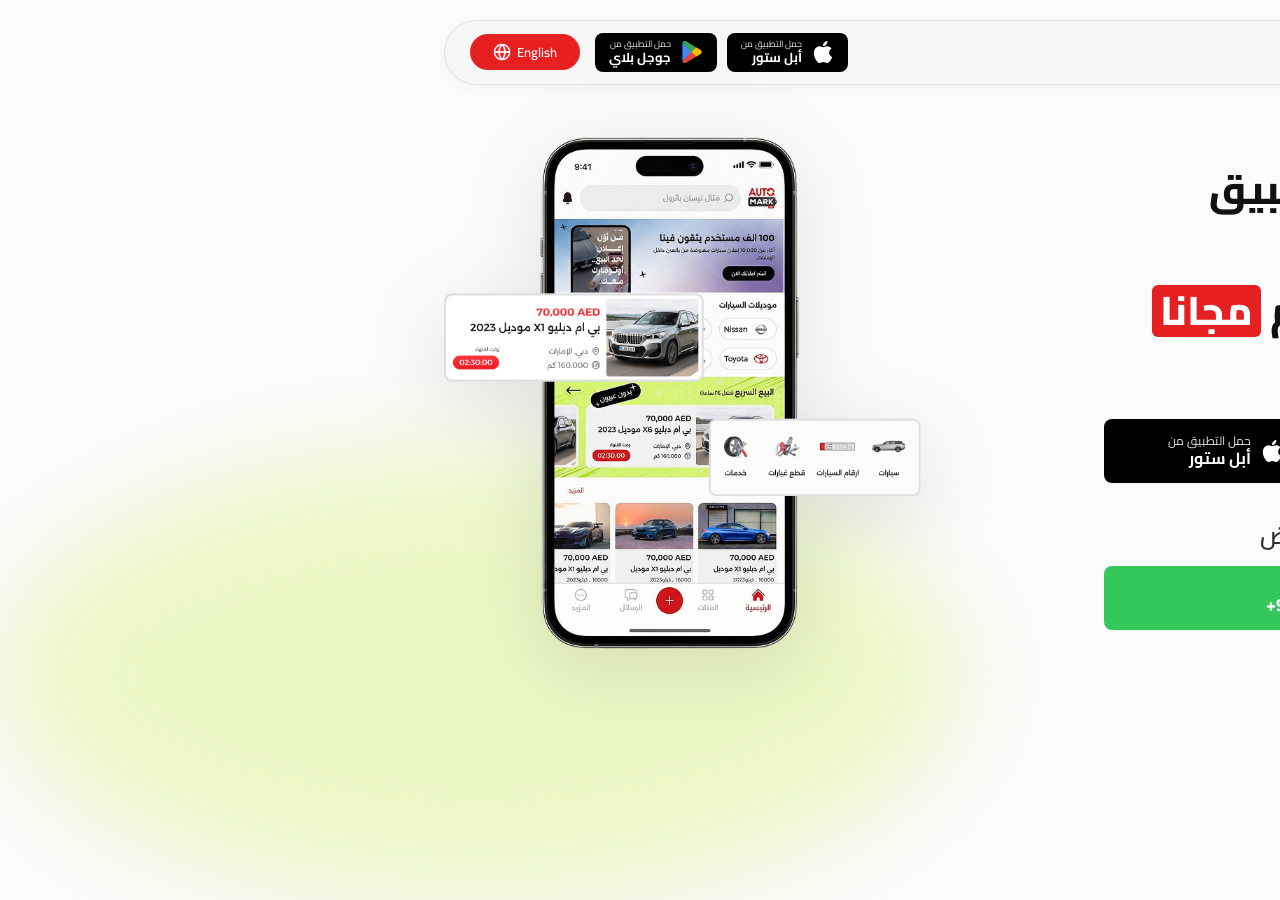
==== download.html @ 253e3958 "Add download.html Page" ====
<!doctype html>
<html lang="ar" dir="rtl">
  <head>
    <meta charset="UTF-8" />
    <meta name="viewport" content="width=device-width, initial-scale=1.0" />
    <title>Auto-Mark Landing Page</title>
    <link rel="preconnect" href="https://fonts.googleapis.com" />
    <link rel="preconnect" href="https://fonts.gstatic.com" crossorigin />
    <link rel="preconnect" href="https://fonts.googleapis.com" />
    <link rel="preconnect" href="https://fonts.gstatic.com" crossorigin />
    <link
      href="https://fonts.googleapis.com/css2?family=Cairo:wght@200..1000&display=swap"
      rel="stylesheet"
    />
    <link rel="stylesheet" href="assets/Css/index.css" />
  </head>
  <body>
    <div class="glow-blob"></div>

    <div class="app-wrapper">
      <!-- <button
        class="lang-switcher lang-switcher-mobile hide-on-desktop"
        onclick="toggleLanguage()"
      >
        <span id="lang-text" class="lang-text" data-ar="English" data-en="عربي"
          >English</span
        >
        <img src="assets/Icons/Encapsulated Group.svg" alt="Language Icon" />
      </button> -->
      <header class="navbar fade-in-down">
        <div class="nav-brand-container">
          <div class="nav-brand">
            <img
              src="assets/Images/Logo.png"
              alt="Auto-Mark Logo"
              class="brand-logo"
            />
          </div>

          <div class="nav-brand-text hide-on-mobile">
            <span class="text1 lang-text" data-ar="تطبيق" data-en="App"
              >تطبيق</span
            >
            <span class="text2 lang-text" data-ar="اوتومارك" data-en="AutoMark">
              اوتومارك
            </span>
          </div>
        </div>
        <div class="nav-actions">
          <div class="nav-store-btns">
            <a
              href="https://apps.apple.com/eg/app/automark-%D8%A7%D9%88%D8%AA%D9%88%D9%85%D8%A7%D8%B1%D9%83/id6473959588?l=ar"
              class="store-btn black-btn apple-btn"
              target="_blank"
            >
              <img
                src="assets/Icons/Apple.svg"
                alt="Apple Store"
                class="store-icon"
              />
              <div class="store-btn-text">
                <span
                  class="small-text lang-text"
                  data-ar="حمل التطبيق من"
                  data-en="Download on the"
                  >حمل التطبيق من</span
                >
                <span
                  class="large-text lang-text"
                  data-ar="أبل ستور"
                  data-en="App Store"
                  >أبل ستور</span
                >
              </div>
            </a>
            <a
              href="https://play.google.com/store/apps/details?id=com.secItDevelopers.auto_mark_app"
              class="store-btn black-btn google-btn"
              target="_blank"
            >
              <img
                src="assets/Icons/Playstore.svg"
                alt="Google Play"
                class="store-icon"
              />
              <div class="store-btn-text">
                <span
                  class="small-text lang-text"
                  data-ar="حمل التطبيق من"
                  data-en="GET IT ON"
                  >حمل التطبيق من</span
                >
                <span
                  class="large-text lang-text"
                  data-ar="جوجل بلاي"
                  data-en="Google Play"
                  >جوجل بلاي</span
                >
              </div>
            </a>
          </div>
          <div class="lang-switcher-container">
            <button class="lang-switcher" onclick="toggleLanguage()">
              <span class="lang-switcher-text">English</span>
              <img
                src="assets/Icons/globe.png"
                alt="Language Icon"
                class="lang-switcher-icon"
              />
            </button>
          </div>
        </div>
      </header>

      <main class="hero">
        <div class="hero-text-content">
          <h1 class="hero-title fade-in-up delay-1">
            <span
              class="lang-text"
              data-ar="انشر إعلانك في تطبيق أوتومارك"
              data-en="Post your ad on AutoMark"
              >انشر إعلانك في تطبيق أوتومارك</span
            >
            <br />
            <span
              class="lang-text"
              data-ar="وينزل في أنستجرام "
              data-en="and get it shared on Instagram for "
              >وينزل في أنستجرام
            </span>
            <span class="highlight lang-text" data-ar="مجانا" data-en="free"
              >مجانا</span
            >
          </h1>

          <div class="dealer-section">
            <p
              class="dealer-text lang-text fade-in-up delay-4"
              data-ar="حمل التطبيق الان"
              data-en="Download the app now"
            >
              حمل التطبيق الان
            </p>

            <div class="hero-store-btns fade-in-up delay-3">
              <a
                href="https://apps.apple.com/eg/app/automark-%D8%A7%D9%88%D8%AA%D9%88%D9%85%D8%A7%D8%B1%D9%83/id6473959588?l=ar"
                class="store-btn hero-store-btn black-btn apple-btn"
                target="_blank"
              >
                <img
                  src="assets/Icons/Apple.svg"
                  alt="Apple Store"
                  class="store-icon"
                />
                <div class="store-btn-text">
                  <span
                    class="small-text lang-text"
                    data-ar="حمل التطبيق من"
                    data-en="Download on the"
                    >حمل التطبيق من</span
                  >
                  <span
                    class="large-text lang-text"
                    data-ar="أبل ستور"
                    data-en="App Store"
                    >أبل ستور</span
                  >
                </div>
              </a>
              <a
                href="https://play.google.com/store/apps/details?id=com.secItDevelopers.auto_mark_app"
                class="store-btn hero-store-btn black-btn google-btn"
                target="_blank"
              >
                <img
                  src="assets/Icons/Playstore.svg"
                  alt="Google Play"
                  class="store-icon"
                />
                <div class="store-btn-text">
                  <span
                    class="small-text lang-text"
                    data-ar="حمل التطبيق من"
                    data-en="GET IT ON"
                    >حمل التطبيق من</span
                  >
                  <span
                    class="large-text lang-text"
                    data-ar="جوجل بلاي"
                    data-en="Google Play"
                    >جوجل بلاي</span
                  >
                </div>
              </a>
            </div>
          </div>

          <div class="dealer-section">
            <p
              class="dealer-text lang-text fade-in-up delay-4"
              data-ar="وللاشتراك في باقة التجار والمعارض"
              data-en="To subscribe to the dealers and showrooms"
            >
              وللاشتراك في باقة التجار والمعارض
            </p>

            <a
              href="https://wa.me/971543322210"
              class="whatsapp-btn fade-in-up delay-5"
              target="_blank"
            >
              <img
                src="assets/Icons/whatsapp.svg"
                alt="WhatsApp"
                class="wa-icon"
              />
              <div class="store-btn-text wa-text-container">
                <span
                  class="small-text lang-text"
                  data-ar="واتساب فقط"
                  data-en="WhatsApp Only"
                  >واتساب فقط</span
                >
                <span
                  class="large-text lang-text"
                  data-ar="+971 54 332 2210"
                  data-en="+971 54 332 2210"
                  dir="ltr"
                  >+971 54 332 2210</span
                >
              </div>
            </a>
          </div>
        </div>

        <div class="hero-image-container">
          <img
            src="assets/Images/App.png"
            alt="Auto-Mark App"
            class="app-image lang-img"
            data-ar="assets/Images/App.png"
            data-en="assets/Images/App-en.png"
          />
        </div>
      </main>
    </div>

    <script>
      let currentLang = "ar";

      function toggleLanguage() {
        setLanguage(currentLang === "ar" ? "en" : "ar");
      }

      function setLanguage(lang) {
        currentLang = lang;
        document.documentElement.setAttribute("lang", currentLang);
        document.documentElement.setAttribute(
          "dir",
          currentLang === "ar" ? "rtl" : "ltr",
        );

        // Update toggle button text (show the OTHER language name)
        const btnText = document.querySelector(".lang-switcher-text");
        if (btnText) {
          btnText.textContent = currentLang === "ar" ? "English" : "عربي";
        }

        document.querySelectorAll(".lang-text").forEach((el) => {
          el.textContent = el.getAttribute(`data-${currentLang}`);
        });

        document.querySelectorAll(".lang-img").forEach((el) => {
          el.src = el.getAttribute(`data-${currentLang}`);
        });
      }
    </script>
  </body>
</html>
---- assets/Css/index.css ----
* {
  box-sizing: border-box;
  margin: 0;
  padding: 0;
}
body {
  font-family: "Cairo", sans-serif;
  font-optical-sizing: auto;
  font-weight: 400;
  font-style: normal;
  color: #111;
  background-color: #fafbfb;
  position: relative;
  overflow-x: hidden;
  min-height: 100vh;
  /* overflow: hidden; */
}

.glow-blob {
  position: absolute;
  width: 75vw;
  height: 50vh;
  background: #d7f37966;
  bottom: 0;
  z-index: -1;
  border-radius: 50%;
  filter: blur(50px);
}

html[dir="rtl"] .glow-blob {
  left: -30%;
  right: auto;
}
html[dir="ltr"] .glow-blob {
  right: -30%;
  left: auto;
}

.app-wrapper {
  max-width: 1200px;
  margin: 0 auto;
  padding: 20px;
}

/* Navbar */
.navbar {
  display: flex;
  justify-content: space-between;
  align-items: center;
  background: #f6f6f6;
  border: 1px solid #e1e1e1;
  padding: 10px 25px;
  border-radius: 50px;
  box-shadow: 0 4px 15px rgba(0, 0, 0, 0.04);
  margin-bottom: 50px;
}

.nav-brand-container {
  display: flex;
  align-items: center;
  gap: 10px;
}
.nav-brand-text {
  display: flex;
  flex-direction: column;
  align-items: flex-start;
}
.nav-brand-text .text1 {
  font-size: 10px;
  font-weight: 700;
  color: #444;
}
.nav-brand-text .text2 {
  margin-top: -6px;
  font-size: 16px;
  font-weight: 700;
  color: #111;
}

.brand-logo {
  height: 35px;
  width: auto;
  display: block;
}
.nav-actions {
  display: flex;
  align-items: center;
  gap: 15px;
}
.nav-store-btns {
  display: flex;
  gap: 10px;
}
.lang-switcher-container {
  display: flex;
  align-items: center;
}
.lang-switcher {
  display: flex;
  align-items: center;
  justify-content: center;
  gap: 6px;
  background-color: #e62020;
  border: none;
  color: #fff;
  padding: 6px 14px;
  border-radius: 20px;
  cursor: pointer;
  font-family: inherit;
  font-size: 13px;
  font-weight: 600;
  transition: background 0.2s;
  width: 110px;
  height: 36px;
}
.lang-switcher-icon {
  width: 18px;
  height: 18px;
}
.lang-switcher:hover {
  background-color: rgba(230, 32, 32, 0.85);
}
.lang-switcher:focus {
  outline: none;
}

/* Store Buttons */
.store-btn.black-btn {
  background: black;
  color: white;
  display: flex;
  align-items: center;
  padding: 6px 14px;
  border-radius: 8px;
  text-decoration: none;
  gap: 10px;
  transition: transform 0.2s;
}
.store-btn.black-btn:hover {
  transform: translateY(-2px);
}
.store-icon {
  width: 22px;
  height: 22px;
}
.store-btn-text {
  display: flex;
  flex-direction: column;
  align-items: flex-start;
}
.store-btn-text .small-text {
  font-size: 9px;
  line-height: 1.2;
  opacity: 0.9;
}
.store-btn-text .large-text {
  font-size: 13px;
  font-weight: 700;
  line-height: 1.2;
}

/* Hero Section */
.hero {
  display: flex;
  flex-direction: row;
  align-items: center;
  justify-content: space-between;
  gap: 40px;
}
.hero-text-content {
  flex: 1;
  max-width: 500px;
}
.hero-image-container {
  flex: 1;
  display: flex;
  flex-direction: column;
  justify-content: center;
  align-items: flex-end; /* This pushes item to the far side based on dir property (left in RTL, right in LTR) */
  position: relative;
}
.app-image {
  max-width: 100%;
  height: 520px !important;
  object-fit: contain;
  filter: drop-shadow(0 20px 40px rgba(0, 0, 0, 0.1));
  animation: floatImage 4s ease-in-out infinite;
}

@keyframes floatImage {
  0% {
    transform: translateY(0);
  }
  50% {
    transform: translateY(-20px);
  }
  100% {
    transform: translateY(0);
  }
}

.hero-title {
  font-size: 40px;
  font-weight: 800;
  line-height: 1.5;
  margin-bottom: 25px;
  color: #111;
}
.highlight {
  background-color: #e62020;
  color: white;
  padding: 2px 8px;
  border-radius: 6px;
  display: inline-block;
  line-height: 1.2;
  margin-top: 5px;
}
.hero-subtitle {
  font-size: 18px;
  font-weight: 700;
  margin-bottom: 20px;
  color: #222;
}

.dealer-section {
  width: 100%;
}

.hero-store-btns {
  display: flex;
  gap: 15px;
  margin-bottom: 30px;
  width: 100%;
}

/* Specific Store Button Order for Hero based on language visually right/left */

.hero-store-btns .hero-store-btn {
  width: 100%;
  padding: 12px 30px;
  display: flex;
  align-items: center;
  justify-content: center;
  font-size: 20px !important;
  height: 64px;
}

.hero-store-btns .hero-store-btn .store-btn-text .small-text {
  font-size: 12px !important;
}

.hero-store-btns .hero-store-btn .store-btn-text .large-text {
  font-size: 16px !important;
}

.hero-store-btns .apple-btn {
  order: 1;
}
.hero-store-btns .google-btn {
  order: 2;
}
html[dir="rtl"] .hero-store-btns .google-btn {
  order: 1;
}
html[dir="rtl"] .hero-store-btns .apple-btn {
  order: 2;
}

.dealer-text {
  font-size: 24px;
  font-weight: 600;
  margin-bottom: 8px;
  color: #333;
}
.whatsapp-btn {
  display: flex;
  align-items: center;
  justify-content: center;
  background-color: #34c759;
  color: white;
  text-decoration: none;
  padding: 12px 30px;
  border-radius: 8px;
  gap: 10px;
  width: 100%;
  height: 64px;
  transition: background-color 0.2s;
}
.whatsapp-btn:hover {
  background-color: #2eb14e;
}
.wa-icon {
  width: 24px;
  height: 24px;
}

.wa-text-container {
  display: flex;
  flex-direction: column;
  align-items: flex-start;
}
.wa-text-container .small-text {
  font-size: 12px;
  line-height: 1.2;
  opacity: 0.9;
}
.wa-text-container .large-text {
  font-size: 18px;
  font-weight: 800;
  line-height: 1.2;
}

.show-on-mobile {
  display: none;
}

/* Animations */
@keyframes fadeInUp {
  from {
    opacity: 0;
    transform: translateY(20px);
  }
  to {
    opacity: 1;
    transform: translateY(0);
  }
}

.fade-in-up {
  opacity: 0;
  animation: fadeInUp 0.8s ease-out forwards;
}

@keyframes fadeInDown {
  from {
    opacity: 0;
    transform: translateY(-20px);
  }
  to {
    opacity: 1;
    transform: translateY(0);
  }
}

.fade-in-down {
  opacity: 0;
  animation: fadeInDown 0.8s ease-out forwards;
}

.delay-1 {
  animation-delay: 0.2s;
}
.delay-2 {
  animation-delay: 0.4s;
}
.delay-3 {
  animation-delay: 0.6s;
}
.delay-4 {
  animation-delay: 0.8s;
}
.delay-5 {
  animation-delay: 1s;
}

/* Responsiveness for Mobile */
@media (max-width: 850px) {
  .hide-on-mobile {
    display: none !important;
  }
  .show-on-mobile {
    display: flex;
  }

  .app-wrapper {
    display: flex;
    flex-direction: column;
  }

  .nav-actions {
    gap: 8px;
  }

  .lang-switcher {
    font-size: 11px;
    border-radius: 10px;
    width: 85px;
    height: 28px;
    padding: 2px 8px;
    gap: 4px;
  }

  .lang-switcher-icon {
    width: 14px;
    height: 14px;
  }

  .navbar {
    background: #f6f6f6;
    border: 1px solid #e1e1e1;
    padding: 8px 12px;
    border-radius: 12px;
    margin-bottom: 25px;
    box-shadow: 0 4px 15px rgba(0, 0, 0, 0.04);
  }

  .nav-store-btns {
    gap: 6px;
  }

  .nav-store-btns .store-btn.black-btn {
    padding: 6px 8px;
    gap: 5px;
    border-radius: 6px;
  }

  .nav-store-btns .store-icon {
    width: 16px;
    height: 16px;
  }

  .nav-store-btns .store-btn-text .small-text {
    font-size: 6px;
  }

  .nav-store-btns .store-btn-text .large-text {
    font-size: 9px;
  }

  .brand-logo {
    height: 24px;
  }

  .nav-brand-text .text1 {
    font-size: 8px;
  }

  .nav-brand-text .text2 {
    font-size: 11px;
    margin-top: -3px;
  }

  .nav-brand-container {
    gap: 6px;
  }

  .hero {
    flex-direction: column-reverse;
    text-align: center;
    gap: 20px;
  }
  .hero-text-content {
    display: flex;
    flex-direction: column;
    align-items: center;
  }

  .mobile-top-store-btns {
    display: flex;
    gap: 15px;
    margin-bottom: 20px;
    z-index: 10;
    position: relative;
  }

  .hero-title {
    font-size: 22px;
    line-height: 1.5;
  }

  .dealer-text {
    font-size: 16px;
  }

  .hero-store-btns {
    justify-content: center;
    gap: 12px;
    margin-bottom: 10px;
    width: 100%;
  }

  .hero-store-btns .hero-store-btn {
    padding: 13px 20px;
    height: 56px;
    flex: 1;
  }

  .hero-store-btns .hero-store-btn .store-icon {
    width: 22px;
    height: 22px;
  }

  .hero-store-btns .hero-store-btn .store-btn-text .small-text {
    font-size: 9px !important;
  }

  .hero-store-btns .hero-store-btn .store-btn-text .large-text {
    font-size: 13px !important;
  }

  .whatsapp-btn {
    width: 100%;
    max-width: none;
    height: 56px;
    padding: 13px 20px;
    font-size: 16px;
  }

  .wa-text-container .small-text {
    font-size: 9px;
  }

  .wa-text-container .large-text {
    font-size: 18px;
  }

  .glow-blob {
    width: 100vw;
    height: 50vh;
    top: 20%;
    transform: translateY(-50%);
    bottom: 0;
  }
  html[dir="rtl"] .glow-blob {
    left: 50%;
    right: auto;
    transform: translateX(-50%);
  }
  html[dir="ltr"] .glow-blob {
    left: 50%;
    right: auto;
    transform: translateX(-50%);
  }

  .app-image {
    height: 280px !important;
  }
}

@media (min-width: 851px) {
  .hide-on-desktop {
    display: none !important;
  }
}
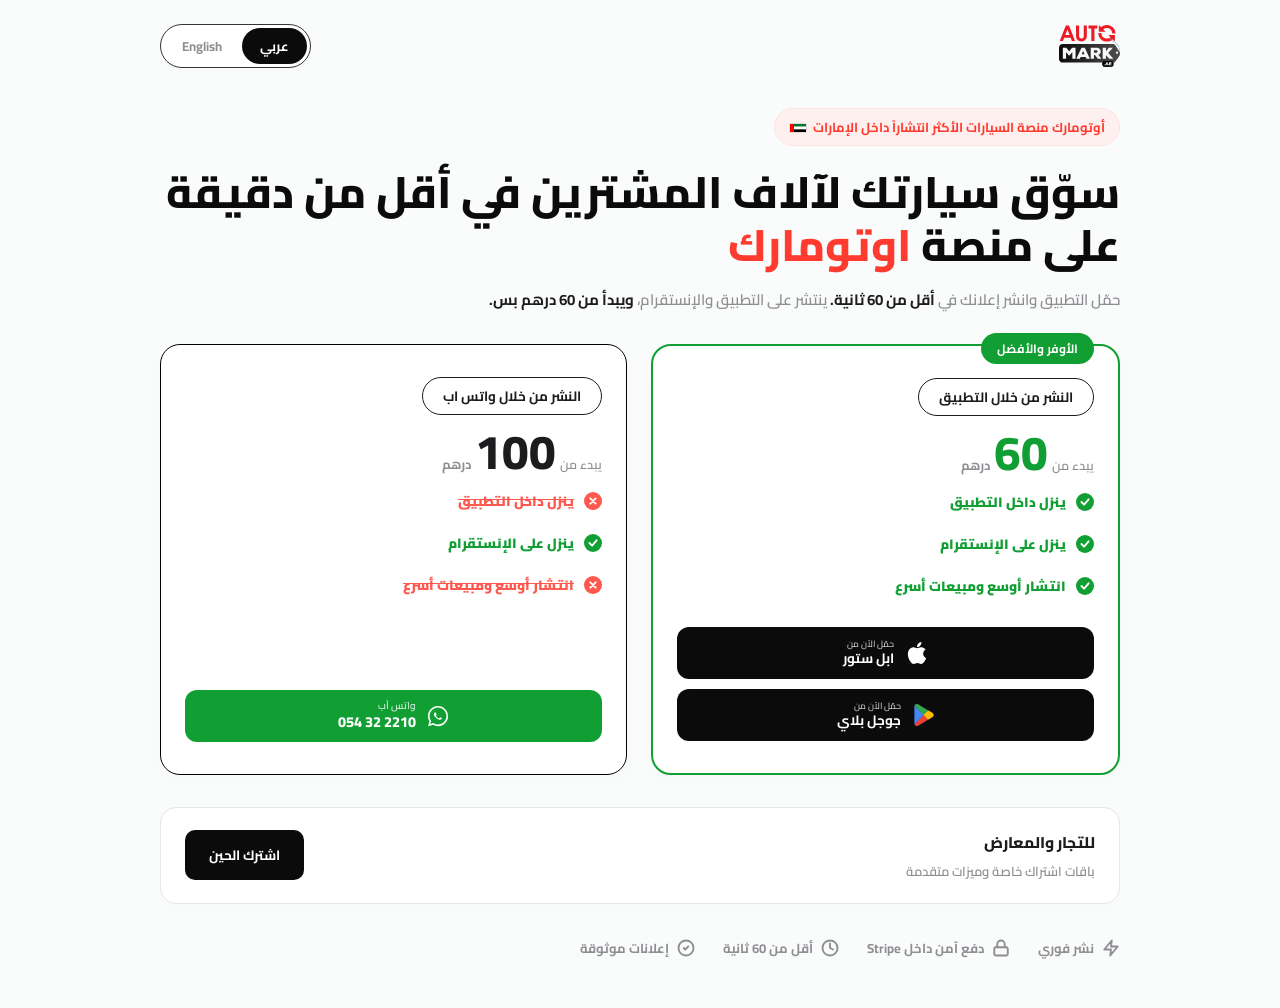
==== commit 72c98239: "New landing Page" ====
--- a/download.html
+++ b/download.html
@@ -1,280 +1,314 @@
 <!doctype html>
 <html lang="ar" dir="rtl">
-  <head>
-    <meta charset="UTF-8" />
-    <meta name="viewport" content="width=device-width, initial-scale=1.0" />
-    <title>Auto-Mark Landing Page</title>
-    <link rel="preconnect" href="https://fonts.googleapis.com" />
-    <link rel="preconnect" href="https://fonts.gstatic.com" crossorigin />
-    <link rel="preconnect" href="https://fonts.googleapis.com" />
-    <link rel="preconnect" href="https://fonts.gstatic.com" crossorigin />
-    <link
-      href="https://fonts.googleapis.com/css2?family=Cairo:wght@200..1000&display=swap"
-      rel="stylesheet"
-    />
-    <link rel="stylesheet" href="assets/Css/index.css" />
-  </head>
-  <body>
-    <div class="glow-blob"></div>
-
-    <div class="app-wrapper">
-      <!-- <button
-        class="lang-switcher lang-switcher-mobile hide-on-desktop"
-        onclick="toggleLanguage()"
-      >
-        <span id="lang-text" class="lang-text" data-ar="English" data-en="عربي"
-          >English</span
-        >
-        <img src="assets/Icons/Encapsulated Group.svg" alt="Language Icon" />
-      </button> -->
-      <header class="navbar fade-in-down">
-        <div class="nav-brand-container">
-          <div class="nav-brand">
-            <img
-              src="assets/Images/Logo.png"
-              alt="Auto-Mark Logo"
-              class="brand-logo"
-            />
-          </div>
-
-          <div class="nav-brand-text hide-on-mobile">
-            <span class="text1 lang-text" data-ar="تطبيق" data-en="App"
-              >تطبيق</span
-            >
-            <span class="text2 lang-text" data-ar="اوتومارك" data-en="AutoMark">
-              اوتومارك
-            </span>
-          </div>
-        </div>
-        <div class="nav-actions">
-          <div class="nav-store-btns">
-            <a
-              href="https://apps.apple.com/eg/app/automark-%D8%A7%D9%88%D8%AA%D9%88%D9%85%D8%A7%D8%B1%D9%83/id6473959588?l=ar"
-              class="store-btn black-btn apple-btn"
-              target="_blank"
-            >
-              <img
-                src="assets/Icons/Apple.svg"
-                alt="Apple Store"
-                class="store-icon"
-              />
+
+<head>
+  <meta charset="UTF-8" />
+  <meta name="viewport" content="width=device-width, initial-scale=1.0" />
+  <title>Auto-Mark Landing Page</title>
+  <link rel="preconnect" href="https://fonts.googleapis.com" />
+  <link rel="preconnect" href="https://fonts.gstatic.com" crossorigin />
+  <link href="https://fonts.googleapis.com/css2?family=Cairo:wght@200..1000&display=swap" rel="stylesheet" />
+  <link rel="stylesheet" href="assets/Css/index.v2.css" />
+</head>
+
+<body>
+  <div class="app-wrapper">
+
+    <!-- Header -->
+    <header class="navbar">
+      <div class="nav-brand">
+        <img src="assets/Icons/logo.svg" alt="Auto-Mark Logo" class="brand-logo" />
+      </div>
+      <div class="lang-switcher-capsule">
+        <button id="btn-ar" class="lang-btn active" onclick="setLanguage('ar')">عربي</button>
+        <button id="btn-en" class="lang-btn" onclick="setLanguage('en')">English</button>
+      </div>
+    </header>
+
+    <!-- Main Content -->
+    <main class="hero">
+      <!-- Tagline Badge -->
+      <div class="tagline-badge">
+        <span class="lang-text" data-ar="أوتومارك منصة السيارات الأكثر انتشاراً داخل الإمارات"
+          data-en="AutoMark: The most popular car platform in the UAE">
+          أوتومارك منصة السيارات الأكثر انتشاراً داخل الإمارات
+        </span>
+        <span class="tagline-emoji"
+          style="display: inline-flex; align-items: center; justify-content: center; width: 18px; height: 10px; margin-top: 1px;">
+          <svg width="18" height="10" viewBox="0 0 20 10" fill="none" xmlns="http://www.w3.org/2000/svg"
+            style="border: 0.5px solid rgba(0,0,0,0.1); border-radius: 1px;">
+            <rect x="0" y="0" width="5" height="10" fill="#FF0000" />
+            <rect x="5" y="0" width="15" height="3.33" fill="#00732F" />
+            <rect x="5" y="3.33" width="15" height="3.34" fill="#FFFFFF" />
+            <rect x="5" y="6.67" width="15" height="3.33" fill="#000000" />
+          </svg>
+        </span>
+
+      </div>
+
+      <!-- Title -->
+      <h1 class="hero-title lang-html"
+        data-ar="سوّق سيارتك لآلاف المشترين في أقل من دقيقة على منصة <span class='highlight'>اوتومارك</span>"
+        data-en="Market your car to thousands of buyers in less than a minute on <span class='highlight'>AutoMark</span>">
+        سوّق سيارتك لآلاف المشترين في أقل من دقيقة على منصة <span class="highlight">اوتومارك</span>
+      </h1>
+
+      <!-- Subtitle -->
+      <p class="hero-subtitle lang-html"
+        data-ar="حمّل التطبيق وانشر إعلانك في <strong>أقل من 60 ثانية.</strong> ينتشر على التطبيق والإنستقرام، <strong>ويبدأ من 60 درهم بس.</strong>"
+        data-en="Download the app and post your ad in <strong>less than 60 seconds.</strong> Shared on the app & Instagram, <strong>starts from only 60 AED.</strong>">
+        حمّل التطبيق وانشر إعلانك في <strong>أقل من 60 ثانية.</strong> ينتشر على التطبيق والإنستقرام، <strong>ويبدأ من
+          60 درهم بس.</strong>
+      </p>
+    </main>
+
+    <!-- Pricing Cards Section -->
+    <section class="cards-container">
+
+      <!-- Pricing Card 1: App Posting -->
+      <div class="pricing-card card-app">
+        <div class="card-badge lang-text" data-ar="الأوفر والأفضل" data-en="Best Value">الأوفر والأفضل</div>
+
+        <div class="card-title-pill lang-text" data-ar="النشر من خلال التطبيق" data-en="Post via App">
+          النشر من خلال التطبيق
+        </div>
+
+        <div class="price-section">
+          <span class="price-starts lang-text" data-ar="يبدء من" data-en="Starts from">يبدء من</span>
+          <span class="price-value price-app">60</span>
+          <span class="price-currency lang-text" data-ar="درهم" data-en="AED">درهم</span>
+        </div>
+
+        <ul class="features-list">
+          <li class="feature-item ">
+            <span class="feature-icon">
+              <svg width="18" height="18" viewBox="0 0 20 20" fill="none" xmlns="http://www.w3.org/2000/svg">
+                <circle cx="10" cy="10" r="10" fill="#119F34" />
+                <path d="M6 10L9 13L14 7" stroke="white" stroke-width="2" stroke-linecap="round"
+                  stroke-linejoin="round" />
+              </svg>
+            </span>
+            <span class="lang-text" data-ar="ينزل داخل التطبيق" data-en="Published inside the app">ينزل داخل
+              التطبيق</span>
+          </li>
+          <li class="feature-item ">
+            <span class="feature-icon">
+              <svg width="18" height="18" viewBox="0 0 20 20" fill="none" xmlns="http://www.w3.org/2000/svg">
+                <circle cx="10" cy="10" r="10" fill="#119F34" />
+                <path d="M6 10L9 13L14 7" stroke="white" stroke-width="2" stroke-linecap="round"
+                  stroke-linejoin="round" />
+              </svg>
+            </span>
+            <span class="lang-text enable" data-ar="ينزل على الإنستقرام" data-en="Shared on Instagram">ينزل
+              على
+              الإنستقرام</span>
+          </li>
+          <li class="feature-item">
+            <span class="feature-icon">
+              <svg width="18" height="18" viewBox="0 0 20 20" fill="none" xmlns="http://www.w3.org/2000/svg">
+                <circle cx="10" cy="10" r="10" fill="#119F34" />
+                <path d="M6 10L9 13L14 7" stroke="white" stroke-width="2" stroke-linecap="round"
+                  stroke-linejoin="round" />
+              </svg>
+            </span>
+            <span class="lang-text" data-ar="انتشار أوسع ومبيعات أسرع" data-en="Wider reach & faster sales">انتشار أوسع
+              ومبيعات أسرع</span>
+          </li>
+        </ul>
+
+        <div class="card-actions">
+          <div class="store-btn-group">
+            <a href="https://apps.apple.com/eg/app/automark-%D8%A7%D9%88%D8%AA%D9%88%D9%85%D8%A7%D8%B1%D9%83/id6473959588?l=ar"
+              class="store-download-btn" target="_blank">
+              <img src="assets/Icons/Apple.svg" alt="Apple Store" class="store-btn-icon" />
               <div class="store-btn-text">
-                <span
-                  class="small-text lang-text"
-                  data-ar="حمل التطبيق من"
-                  data-en="Download on the"
-                  >حمل التطبيق من</span
-                >
-                <span
-                  class="large-text lang-text"
-                  data-ar="أبل ستور"
-                  data-en="App Store"
-                  >أبل ستور</span
-                >
+                <span class="small-text lang-text" data-ar="حمّل الآن من" data-en="Download on the">حمّل الآن من</span>
+                <span class="large-text lang-text" data-ar="ابل ستور" data-en="App Store">ابل ستور</span>
               </div>
             </a>
-            <a
-              href="https://play.google.com/store/apps/details?id=com.secItDevelopers.auto_mark_app"
-              class="store-btn black-btn google-btn"
-              target="_blank"
-            >
-              <img
-                src="assets/Icons/Playstore.svg"
-                alt="Google Play"
-                class="store-icon"
-              />
+            <a href="https://play.google.com/store/apps/details?id=com.secItDevelopers.auto_mark_app"
+              class="store-download-btn" target="_blank">
+              <img src="assets/Icons/Playstore.svg" alt="Google Play" class="store-btn-icon" />
               <div class="store-btn-text">
-                <span
-                  class="small-text lang-text"
-                  data-ar="حمل التطبيق من"
-                  data-en="GET IT ON"
-                  >حمل التطبيق من</span
-                >
-                <span
-                  class="large-text lang-text"
-                  data-ar="جوجل بلاي"
-                  data-en="Google Play"
-                  >جوجل بلاي</span
-                >
+                <span class="small-text lang-text" data-ar="حمّل الآن من" data-en="GET IT ON">حمّل الآن من</span>
+                <span class="large-text lang-text" data-ar="جوجل بلاي" data-en="Google Play">جوجل بلاي</span>
               </div>
             </a>
           </div>
-          <div class="lang-switcher-container">
-            <button class="lang-switcher" onclick="toggleLanguage()">
-              <span class="lang-switcher-text">English</span>
-              <img
-                src="assets/Icons/globe.png"
-                alt="Language Icon"
-                class="lang-switcher-icon"
-              />
-            </button>
-          </div>
-        </div>
-      </header>
-
-      <main class="hero">
-        <div class="hero-text-content">
-          <h1 class="hero-title fade-in-up delay-1">
-            <span
-              class="lang-text"
-              data-ar="انشر إعلانك في تطبيق أوتومارك"
-              data-en="Post your ad on AutoMark"
-              >انشر إعلانك في تطبيق أوتومارك</span
-            >
-            <br />
-            <span
-              class="lang-text"
-              data-ar="وينزل في أنستجرام "
-              data-en="and get it shared on Instagram for "
-              >وينزل في أنستجرام
-            </span>
-            <span class="highlight lang-text" data-ar="مجانا" data-en="free"
-              >مجانا</span
-            >
-          </h1>
-
-          <div class="dealer-section">
-            <p
-              class="dealer-text lang-text fade-in-up delay-4"
-              data-ar="حمل التطبيق الان"
-              data-en="Download the app now"
-            >
-              حمل التطبيق الان
-            </p>
-
-            <div class="hero-store-btns fade-in-up delay-3">
-              <a
-                href="https://apps.apple.com/eg/app/automark-%D8%A7%D9%88%D8%AA%D9%88%D9%85%D8%A7%D8%B1%D9%83/id6473959588?l=ar"
-                class="store-btn hero-store-btn black-btn apple-btn"
-                target="_blank"
-              >
-                <img
-                  src="assets/Icons/Apple.svg"
-                  alt="Apple Store"
-                  class="store-icon"
-                />
-                <div class="store-btn-text">
-                  <span
-                    class="small-text lang-text"
-                    data-ar="حمل التطبيق من"
-                    data-en="Download on the"
-                    >حمل التطبيق من</span
-                  >
-                  <span
-                    class="large-text lang-text"
-                    data-ar="أبل ستور"
-                    data-en="App Store"
-                    >أبل ستور</span
-                  >
-                </div>
-              </a>
-              <a
-                href="https://play.google.com/store/apps/details?id=com.secItDevelopers.auto_mark_app"
-                class="store-btn hero-store-btn black-btn google-btn"
-                target="_blank"
-              >
-                <img
-                  src="assets/Icons/Playstore.svg"
-                  alt="Google Play"
-                  class="store-icon"
-                />
-                <div class="store-btn-text">
-                  <span
-                    class="small-text lang-text"
-                    data-ar="حمل التطبيق من"
-                    data-en="GET IT ON"
-                    >حمل التطبيق من</span
-                  >
-                  <span
-                    class="large-text lang-text"
-                    data-ar="جوجل بلاي"
-                    data-en="Google Play"
-                    >جوجل بلاي</span
-                  >
-                </div>
-              </a>
+        </div>
+      </div>
+
+      <!-- Pricing Card 2: WhatsApp Posting -->
+      <div class="pricing-card card-whatsapp">
+        <div class="card-title-pill lang-text" data-ar="النشر من خلال واتس اب" data-en="Post via WhatsApp">
+          النشر من خلال واتس اب
+        </div>
+
+        <div class="price-section">
+          <span class="price-starts lang-text" data-ar="يبدء من" data-en="Starts from">يبدء من</span>
+          <span class="price-value price-whatsapp">100</span>
+          <span class="price-currency lang-text" data-ar="درهم" data-en="AED">درهم</span>
+        </div>
+
+        <ul class="features-list">
+          <li class="feature-item disabled">
+            <span class="feature-icon">
+              <svg width="18" height="18" viewBox="0 0 20 20" fill="none" xmlns="http://www.w3.org/2000/svg">
+                <circle cx="10" cy="10" r="10" fill="#FF3B30" />
+                <path d="M7 7L13 13M13 7L7 13" stroke="white" stroke-width="2" stroke-linecap="round"
+                  stroke-linejoin="round" />
+              </svg>
+            </span>
+            <span class="lang-text" data-ar="ينزل داخل التطبيق" data-en="Published inside the app">ينزل داخل
+              التطبيق</span>
+          </li>
+          <li class="feature-item">
+            <span class="feature-icon">
+              <svg width="18" height="18" viewBox="0 0 20 20" fill="none" xmlns="http://www.w3.org/2000/svg">
+                <circle cx="10" cy="10" r="10" fill="#119F34" />
+                <path d="M6 10L9 13L14 7" stroke="white" stroke-width="2" stroke-linecap="round"
+                  stroke-linejoin="round" />
+              </svg>
+            </span>
+            <span class="lang-text" data-ar="ينزل على الإنستقرام" data-en="Shared on Instagram">ينزل على
+              الإنستقرام</span>
+          </li>
+          <li class="feature-item disabled">
+            <span class="feature-icon">
+              <svg width="18" height="18" viewBox="0 0 20 20" fill="none" xmlns="http://www.w3.org/2000/svg">
+                <circle cx="10" cy="10" r="10" fill="#FF3B30" />
+                <path d="M7 7L13 13M13 7L7 13" stroke="white" stroke-width="2" stroke-linecap="round"
+                  stroke-linejoin="round" />
+              </svg>
+            </span>
+            <span class="lang-text" data-ar="انتشار أوسع ومبيعات أسرع" data-en="Wider reach & faster sales">انتشار أوسع
+              ومبيعات أسرع</span>
+          </li>
+        </ul>
+
+        <div class="card-actions">
+          <a href="https://wa.me/97154322210" class="whatsapp-action-btn" target="_blank">
+            <svg class="whatsapp-icon" viewBox="0 0 24 24" fill="none" xmlns="http://www.w3.org/2000/svg">
+              <path
+                d="M12.004 2C6.48 2 2 6.48 2 12.004C2 13.908 2.532 15.684 3.456 17.208L2.084 22.2L7.26 20.856C8.688 21.696 10.308 22.188 12.004 22.188C17.528 22.188 22.008 17.708 22.008 12.184C22 6.48 17.528 2 12.004 2ZM12.004 20.52C10.452 20.52 8.976 20.088 7.692 19.308L7.38 19.116L4.308 19.92L5.124 16.92L4.92 16.596C4.056 15.228 3.588 13.632 3.588 12.004C3.588 7.356 7.368 3.576 12.004 3.576C16.64 3.576 20.42 7.356 20.42 12.004C20.42 16.652 16.64 20.52 12.004 20.52Z"
+                fill="white" />
+              <path
+                d="M15.86 14.1C15.644 14.004 14.6 13.488 14.408 13.416C14.216 13.344 14.072 13.308 13.94 13.512C13.808 13.716 13.412 14.172 13.292 14.304C13.172 14.436 13.052 14.46 12.836 14.352C12.62 14.244 11.924 14.016 11.1 13.284C10.452 12.708 10.02 11.988 9.888 11.772C9.756 11.556 9.876 11.436 9.984 11.328C10.08 11.232 10.2 11.1 10.308 10.968C10.416 10.836 10.452 10.74 10.524 10.596C10.596 10.452 10.56 10.332 10.512 10.224C10.464 10.116 10.08 9.168 9.92 8.784C9.764 8.412 9.608 8.46 9.488 8.46C9.38 8.46 9.248 8.448 9.116 8.448C8.984 8.448 8.768 8.496 8.588 8.688C8.408 8.88 7.904 9.348 7.904 10.308C7.904 11.268 8.6 12.192 8.696 12.324C8.792 12.456 10.052 14.4 12.008 15.228C13.964 16.056 13.964 15.78 14.324 15.744C14.684 15.708 15.724 15.144 15.94 14.544C16.156 13.944 16.156 13.428 15.86 14.1Z"
+                fill="white" />
+            </svg>
+            <div class="whatsapp-btn-text">
+              <span class="small-text lang-text" data-ar="واتس آب" data-en="WhatsApp">واتس آب</span>
+              <span class="large-text" dir="ltr"><bdi dir="ltr">054 32 2210</bdi></span>
             </div>
-          </div>
-
-          <div class="dealer-section">
-            <p
-              class="dealer-text lang-text fade-in-up delay-4"
-              data-ar="وللاشتراك في باقة التجار والمعارض"
-              data-en="To subscribe to the dealers and showrooms"
-            >
-              وللاشتراك في باقة التجار والمعارض
-            </p>
-
-            <a
-              href="https://wa.me/971543322210"
-              class="whatsapp-btn fade-in-up delay-5"
-              target="_blank"
-            >
-              <img
-                src="assets/Icons/whatsapp.svg"
-                alt="WhatsApp"
-                class="wa-icon"
-              />
-              <div class="store-btn-text wa-text-container">
-                <span
-                  class="small-text lang-text"
-                  data-ar="واتساب فقط"
-                  data-en="WhatsApp Only"
-                  >واتساب فقط</span
-                >
-                <span
-                  class="large-text lang-text"
-                  data-ar="+971 54 332 2210"
-                  data-en="+971 54 332 2210"
-                  dir="ltr"
-                  >+971 54 332 2210</span
-                >
-              </div>
-            </a>
-          </div>
-        </div>
-
-        <div class="hero-image-container">
-          <img
-            src="assets/Images/App.png"
-            alt="Auto-Mark App"
-            class="app-image lang-img"
-            data-ar="assets/Images/App.png"
-            data-en="assets/Images/App-en.png"
-          />
-        </div>
-      </main>
-    </div>
-
-    <script>
-      let currentLang = "ar";
-
-      function toggleLanguage() {
-        setLanguage(currentLang === "ar" ? "en" : "ar");
+          </a>
+        </div>
+      </div>
+
+    </section>
+
+    <!-- Dealers & Showrooms Banner -->
+    <section class="dealers-banner">
+      <div class="dealers-text">
+        <span class="dealers-title lang-text" data-ar="للتجار والمعارض" data-en="Dealers & Showrooms">للتجار
+          والمعارض</span>
+        <span class="dealers-subtitle lang-text" data-ar="باقات اشتراك خاصة وميزات متقدمة"
+          data-en="Special subscription packages & advanced features">باقات اشتراك خاصة وميزات متقدمة</span>
+      </div>
+      <a href="https://wa.me/97154322210" class="dealers-btn lang-text" data-ar="اشترك الحين" data-en="Subscribe Now"
+        target="_blank">اشترك الحين</a>
+    </section>
+
+    <!-- Features Footer -->
+    <footer class="features-footer">
+      <div class="footer-item">
+        <span class="footer-icon">
+          <svg width="18" height="18" viewBox="0 0 24 24" fill="none" stroke="currentColor" stroke-width="2.5"
+            stroke-linecap="round" stroke-linejoin="round">
+            <polygon points="13 2 3 14 12 14 11 22 21 10 12 10 13 2" />
+          </svg>
+        </span>
+        <span class="lang-text" data-ar="نشر فوري" data-en="Instant Publishing">نشر فوري</span>
+      </div>
+
+      <div class="footer-item">
+        <span class="footer-icon">
+          <svg width="18" height="18" viewBox="0 0 24 24" fill="none" stroke="currentColor" stroke-width="2.5"
+            stroke-linecap="round" stroke-linejoin="round">
+            <rect x="3" y="11" width="18" height="11" rx="2" ry="2" />
+            <path d="M7 11V7a5 5 0 0 1 10 0v4" />
+          </svg>
+        </span>
+        <span class="lang-text" data-ar="دفع آمن داخل Stripe" data-en="Secure payment inside Stripe">دفع آمن داخل
+          Stripe</span>
+      </div>
+
+      <div class="footer-item">
+        <span class="footer-icon">
+          <svg width="18" height="18" viewBox="0 0 24 24" fill="none" stroke="currentColor" stroke-width="2.5"
+            stroke-linecap="round" stroke-linejoin="round">
+            <circle cx="12" cy="12" r="10" />
+            <polyline points="12 6 12 12 16 14" />
+          </svg>
+        </span>
+        <span class="lang-text" data-ar="أقل من 60 ثانية" data-en="Less than 60 seconds">أقل من 60 ثانية</span>
+      </div>
+
+      <div class="footer-item">
+        <span class="footer-icon">
+          <svg width="18" height="18" viewBox="0 0 24 24" fill="none" stroke="currentColor" stroke-width="2.5"
+            stroke-linecap="round" stroke-linejoin="round">
+            <path d="M12 22c5.523 0 10-4.477 10-10S17.523 2 12 2 2 6.477 2 12s4.477 10 10 10z" />
+            <path d="m9 12 2 2 4-4" />
+          </svg>
+        </span>
+        <span class="lang-text" data-ar="إعلانات موثوقة" data-en="Trusted Ads">إعلانات موثوقة</span>
+      </div>
+    </footer>
+
+  </div>
+
+  <!-- Language Toggle Script -->
+  <script>
+    let currentLang = "ar";
+
+    function setLanguage(lang) {
+      currentLang = lang;
+      document.documentElement.setAttribute("lang", currentLang);
+      document.documentElement.setAttribute(
+        "dir",
+        currentLang === "ar" ? "rtl" : "ltr",
+      );
+
+      // Update active class on buttons
+      const btnAr = document.getElementById("btn-ar");
+      const btnEn = document.getElementById("btn-en");
+      if (btnAr && btnEn) {
+        if (currentLang === "ar") {
+          btnAr.classList.add("active");
+          btnEn.classList.remove("active");
+        } else {
+          btnEn.classList.add("active");
+          btnAr.classList.remove("active");
+        }
       }
 
-      function setLanguage(lang) {
-        currentLang = lang;
-        document.documentElement.setAttribute("lang", currentLang);
-        document.documentElement.setAttribute(
-          "dir",
-          currentLang === "ar" ? "rtl" : "ltr",
-        );
-
-        // Update toggle button text (show the OTHER language name)
-        const btnText = document.querySelector(".lang-switcher-text");
-        if (btnText) {
-          btnText.textContent = currentLang === "ar" ? "English" : "عربي";
+      // Translate general text
+      document.querySelectorAll(".lang-text").forEach((el) => {
+        const val = el.getAttribute(`data-${currentLang}`);
+        if (val) {
+          el.textContent = val;
         }
-
-        document.querySelectorAll(".lang-text").forEach((el) => {
-          el.textContent = el.getAttribute(`data-${currentLang}`);
-        });
-
-        document.querySelectorAll(".lang-img").forEach((el) => {
-          el.src = el.getAttribute(`data-${currentLang}`);
-        });
-      }
-    </script>
-  </body>
-</html>
+      });
+
+      // Translate HTML content (for highlights)
+      document.querySelectorAll(".lang-html").forEach((el) => {
+        const val = el.getAttribute(`data-${currentLang}`);
+        if (val) {
+          el.innerHTML = val;
+        }
+      });
+    }
+  </script>
+</body>
+
+</html>
--- a/assets/Css/index.v2.css
+++ b/assets/Css/index.v2.css
@@ -0,0 +1,636 @@
+@import url('https://db.onlinewebfonts.com/c/52d8807d9fbbf1119b489d81d2f8319e?family=Expo+Arabic');
+
+* {
+  box-sizing: border-box;
+  margin: 0;
+  padding: 0;
+}
+
+body {
+  font-family: "Expo Arabic", "Cairo", sans-serif;
+  font-optical-sizing: auto;
+  font-weight: 400;
+  font-style: normal;
+  color: #1c1c1e;
+  background-color: #FAFBFB;
+  position: relative;
+  overflow-x: hidden;
+  min-height: 100vh;
+  display: flex;
+  flex-direction: column;
+  align-items: center;
+}
+
+.app-wrapper {
+  width: 100%;
+  max-width: 1000px;
+  margin: 0 auto;
+  padding: 24px 20px 48px 20px;
+  display: flex;
+  flex-direction: column;
+  align-items: center;
+  flex-grow: 1;
+}
+
+/* Navbar / Header */
+.navbar {
+  width: 100%;
+  display: flex;
+  justify-content: space-between;
+  align-items: center;
+  margin-bottom: 40px;
+}
+
+.brand-logo {
+  height: 42px;
+  width: auto;
+  display: block;
+}
+
+/* Language Switcher Capsule */
+.lang-switcher-capsule {
+  display: flex;
+  align-items: center;
+  background-color: #FFFFFF;
+  border: 1px solid #353535;
+  border-radius: 50px;
+  padding: 3px;
+  gap: 2px;
+  box-shadow: 0 2px 8px rgba(0, 0, 0, 0.02);
+}
+
+.lang-btn {
+  background: transparent;
+  border: none;
+  font-family: inherit;
+  font-size: 13px;
+  font-weight: 700;
+  padding: 6px 18px;
+  border-radius: 50px;
+  cursor: pointer;
+  transition: all 0.2s cubic-bezier(0.4, 0, 0.2, 1);
+  color: #8E8E93;
+}
+
+.lang-btn.active {
+  background-color: #0b0b0c;
+  color: #FFFFFF;
+}
+
+/* Main Hero Section */
+.hero {
+  width: 100%;
+  display: flex;
+  flex-direction: column;
+  align-items: flex-start;
+  /* Align elements to start (Right in RTL, Left in LTR) */
+  text-align: start;
+  /* Align text to start (Right in RTL, Left in LTR) */
+  margin-bottom: 32px;
+}
+
+/* Tagline Badge */
+.tagline-badge {
+  display: inline-flex;
+  align-items: center;
+  background-color: #FFF0F0;
+  border: 1px solid #FFE2E2;
+  border-radius: 50px;
+  padding: 6px 14px;
+  font-size: 13px;
+  font-weight: 700;
+  color: #FF3B30;
+  gap: 6px;
+  margin-bottom: 20px;
+}
+
+/* Hero Heading */
+.hero-title {
+  font-size: 44px;
+  font-weight: 800;
+  line-height: 1.2;
+  color: #0b0b0c;
+  margin-bottom: 16px;
+}
+
+.hero-title .highlight {
+  color: #FF3B30;
+}
+
+/* Hero Subtitle */
+.hero-subtitle {
+  font-size: 15px;
+  color: #8E8E93;
+  line-height: 1.6;
+  max-width: 700px;
+  font-weight: 600;
+}
+
+.hero-subtitle strong {
+  color: #1c1c1e;
+}
+
+/* Pricing Cards Layout */
+.cards-container {
+  display: flex;
+  gap: 24px;
+  width: 100%;
+  margin-bottom: 32px;
+}
+
+.pricing-card {
+  flex: 1;
+  background: #FFFFFF;
+  border-radius: 20px;
+  padding: 32px 24px;
+  display: flex;
+  flex-direction: column;
+  align-items: flex-start;
+  /* Align inner items to start (right in RTL, left in LTR) */
+  text-align: start;
+  /* Align text to start */
+  position: relative;
+  box-shadow: 0 4px 20px rgba(0, 0, 0, 0.02);
+  transition: transform 0.2s ease, box-shadow 0.2s ease;
+}
+
+.pricing-card:hover {
+  transform: translateY(-2px);
+  box-shadow: 0 6px 24px rgba(0, 0, 0, 0.04);
+}
+
+/* App Posting Card (Green Highlight) */
+.card-app {
+  border: 2px solid #119F34;
+}
+
+/* WhatsApp Posting Card (Gray) */
+.card-whatsapp {
+  border: 1.5px solid #000000;
+  /* Black/dark border matching screenshot */
+}
+
+/* Best Value Badge - aligned to the top-right in RTL and top-left in LTR */
+.card-badge {
+  position: absolute;
+  top: -13px;
+  right: 24px;
+  background-color: #119F34;
+  color: #FFFFFF;
+  padding: 4px 16px;
+  border-radius: 50px;
+  font-size: 12px;
+  font-weight: 700;
+}
+
+html[dir="ltr"] .card-badge {
+  right: auto;
+  left: 24px;
+}
+
+/* Card Title Outlined Pill */
+.card-title-pill {
+  border: 1.5px solid #1c1c1e;
+  border-radius: 50px;
+  padding: 5px 20px;
+  font-size: 13.5px;
+  font-weight: 700;
+  color: #1c1c1e;
+  margin-bottom: 12px;
+  text-align: center;
+}
+
+/* Price Section */
+.price-section {
+  display: flex;
+  align-items: baseline;
+  gap: 4px;
+  margin-bottom: 12px;
+}
+
+.price-starts {
+  font-size: 12.5px;
+  color: #8E8E93;
+  font-weight: 600;
+}
+
+.price-value {
+  font-size: 48px;
+  font-weight: 800;
+  line-height: 1;
+}
+
+.price-app {
+  color: #119F34;
+}
+
+.price-whatsapp {
+  color: #1c1c1e;
+}
+
+.price-currency {
+  font-size: 13px;
+  color: #8E8E93;
+  font-weight: 700;
+}
+
+/* Checklist */
+.features-list {
+  width: 100%;
+  display: flex;
+  flex-direction: column;
+  gap: 16px;
+  margin-bottom: 28px;
+  list-style: none;
+  padding: 0;
+}
+
+.feature-item {
+  display: flex;
+  align-items: center;
+  gap: 10px;
+  font-size: 13.5px;
+  font-weight: 900;
+  color: #119F34;
+  /* Brand green for enabled items */
+}
+
+.feature-item.disabled {
+  color: #FF3B30;
+  text-decoration: line-through;
+  opacity: 0.85;
+}
+
+.feature-item.enable,
+.feature-item .enable {
+  color: #119F34;
+}
+
+.feature-icon {
+  width: 18px;
+  height: 18px;
+  display: flex;
+  align-items: center;
+  justify-content: center;
+  flex-shrink: 0;
+}
+
+/* Action Buttons */
+.card-actions {
+  width: 100%;
+  margin-top: auto;
+}
+
+.store-btn-group {
+  display: flex;
+  flex-direction: column;
+  gap: 10px;
+  width: 100%;
+}
+
+.store-download-btn {
+  display: flex;
+  align-items: center;
+  justify-content: center;
+  background-color: #0b0b0c;
+  color: #FFFFFF;
+  text-decoration: none;
+  border-radius: 12px;
+  padding: 10px 20px;
+  gap: 12px;
+  transition: background-color 0.2s;
+  height: 52px;
+  width: 100%;
+}
+
+.store-download-btn:hover {
+  background-color: #1c1c1e;
+}
+
+.store-btn-icon {
+  width: 22px;
+  height: 22px;
+  display: block;
+}
+
+.store-btn-text {
+  display: flex;
+  flex-direction: column;
+  align-items: flex-start;
+  line-height: 1.2;
+}
+
+.store-btn-text .small-text {
+  font-size: 9px;
+  opacity: 0.8;
+  font-weight: 500;
+}
+
+.store-btn-text .large-text {
+  font-size: 13.5px;
+  font-weight: 700;
+}
+
+/* WhatsApp Button */
+.whatsapp-action-btn {
+  display: flex;
+  align-items: center;
+  justify-content: center;
+  background-color: #119F34;
+  color: #FFFFFF;
+  text-decoration: none;
+  border-radius: 12px;
+  padding: 10px 20px;
+  gap: 10px;
+  transition: background-color 0.2s;
+  width: 100%;
+  height: 52px;
+  font-weight: 700;
+}
+
+.whatsapp-action-btn:hover {
+  background-color: #0e832b;
+}
+
+.whatsapp-icon {
+  width: 24px;
+  height: 24px;
+  flex-shrink: 0;
+}
+
+.whatsapp-btn-text {
+  display: flex;
+  flex-direction: column;
+  align-items: flex-start;
+  line-height: 1.25;
+}
+
+.whatsapp-btn-text .small-text {
+  font-size: 10px;
+  opacity: 0.9;
+  font-weight: 500;
+}
+
+.whatsapp-btn-text .large-text {
+  font-size: 14.5px;
+  font-weight: 800;
+  direction: ltr;
+  unicode-bidi: isolate;
+  display: inline-block;
+}
+
+/* Dealers Banner Section */
+.dealers-banner {
+  width: 100%;
+  display: flex;
+  justify-content: space-between;
+  align-items: center;
+  background: #FFFFFF;
+  border: 1px solid #E5E5EA;
+  border-radius: 16px;
+  padding: 20px 24px;
+  margin-bottom: 32px;
+  box-shadow: 0 4px 15px rgba(0, 0, 0, 0.01);
+}
+
+.dealers-text {
+  display: flex;
+  flex-direction: column;
+  gap: 2px;
+  text-align: start;
+  /* Automatically handles LTR/RTL text alignment */
+}
+
+.dealers-title {
+  font-size: 15.5px;
+  font-weight: 800;
+  color: #1c1c1e;
+}
+
+.dealers-subtitle {
+  font-size: 13px;
+  color: #8E8E93;
+  font-weight: 600;
+}
+
+.dealers-btn {
+  background-color: #0b0b0c;
+  color: #FFFFFF;
+  border-radius: 10px;
+  padding: 12px 24px;
+  font-size: 13.5px;
+  font-weight: 700;
+  text-decoration: none;
+  transition: background-color 0.2s;
+  white-space: nowrap;
+}
+
+.dealers-btn:hover {
+  background-color: #1c1c1e;
+}
+
+/* Footer Section */
+.features-footer {
+  width: 100%;
+  display: flex;
+  justify-content: start;
+  gap: 16px 28px;
+  flex-wrap: wrap;
+}
+
+.footer-item {
+  display: flex;
+  align-items: center;
+  gap: 8px;
+  font-size: 13px;
+  font-weight: 700;
+  color: #8E8E93;
+}
+
+.footer-icon {
+  width: 18px;
+  height: 18px;
+  color: #8E8E93;
+  display: flex;
+  align-items: center;
+  justify-content: center;
+  flex-shrink: 0;
+}
+
+/* Responsiveness for Mobile */
+@media (max-width: 768px) {
+  .app-wrapper {
+    padding: 16px 12px 32px 12px;
+  }
+
+  .navbar {
+    margin-bottom: 24px;
+  }
+
+  .brand-logo {
+    height: 36px;
+  }
+
+  .hero-title {
+    font-size: 22px;
+    line-height: 1.35;
+  }
+
+  .tagline-badge {
+    font-size: 9px;
+    padding: 4px 10px;
+  }
+
+  .hero-subtitle {
+    font-size: 13.5px;
+  }
+
+  /* Keep pricing cards side-by-side on mobile */
+  .cards-container {
+    flex-direction: row;
+    gap: 8px;
+  }
+
+  .pricing-card {
+    padding: 20px 10px;
+    border-radius: 16px;
+  }
+
+  .card-badge {
+    top: -10px;
+    font-size: 9px;
+    padding: 2px 8px;
+    right: 12px;
+  }
+
+  html[dir="ltr"] .card-badge {
+    right: auto;
+    left: 12px;
+  }
+
+  .card-title-pill {
+    font-size: 11px;
+    padding: 4px 8px;
+    margin-bottom: 16px;
+    border-width: 1px;
+    word-break: keep-all;
+  }
+
+  .price-section {
+    margin-bottom: 16px;
+    gap: 2px;
+  }
+
+  .price-value {
+    font-size: 26px;
+  }
+
+  .price-starts {
+    font-size: 10px;
+  }
+
+  .price-currency {
+    font-size: 10px;
+  }
+
+  .features-list {
+    gap: 10px;
+    margin-bottom: 16px;
+  }
+
+  .feature-item {
+    font-size: 10.5px;
+    gap: 6px;
+  }
+
+  .feature-icon svg {
+    width: 14px;
+    height: 14px;
+  }
+
+  .store-download-btn {
+    height: 40px;
+    padding: 4px 6px;
+    gap: 6px;
+    border-radius: 8px;
+  }
+
+  .store-btn-icon {
+    width: 16px;
+    height: 16px;
+  }
+
+  .store-btn-text .small-text {
+    font-size: 6px;
+  }
+
+  .store-btn-text .large-text {
+    font-size: 9px;
+  }
+
+  .whatsapp-action-btn {
+    height: 40px;
+    padding: 4px 6px;
+    gap: 4px;
+    border-radius: 8px;
+    font-size: 11.5px;
+  }
+
+  .whatsapp-icon {
+    width: 16px;
+    height: 16px;
+  }
+
+  .whatsapp-btn-text .small-text {
+    font-size: 6.5px;
+  }
+
+  .whatsapp-btn-text .large-text {
+    font-size: 9.5px;
+  }
+
+  /* Keep Dealers banner as row on mobile */
+  .dealers-banner {
+    flex-direction: row;
+    gap: 12px;
+    align-items: center;
+    padding: 16px 14px;
+  }
+
+  .dealers-title {
+    font-size: 13.5px;
+  }
+
+  .dealers-subtitle {
+    font-size: 11px;
+  }
+
+  .dealers-btn {
+    padding: 8px 16px;
+    font-size: 12px;
+    border-radius: 8px;
+  }
+
+  .features-footer {
+    flex-wrap: nowrap;
+    justify-content: space-between;
+    gap: 6px;
+    width: 100%;
+  }
+
+  .footer-item {
+    font-size: 9px;
+    gap: 4px;
+    white-space: nowrap;
+  }
+
+  .footer-icon {
+    width: 12px;
+    height: 12px;
+  }
+
+  .footer-icon svg {
+    width: 12px;
+    height: 12px;
+  }
+}
